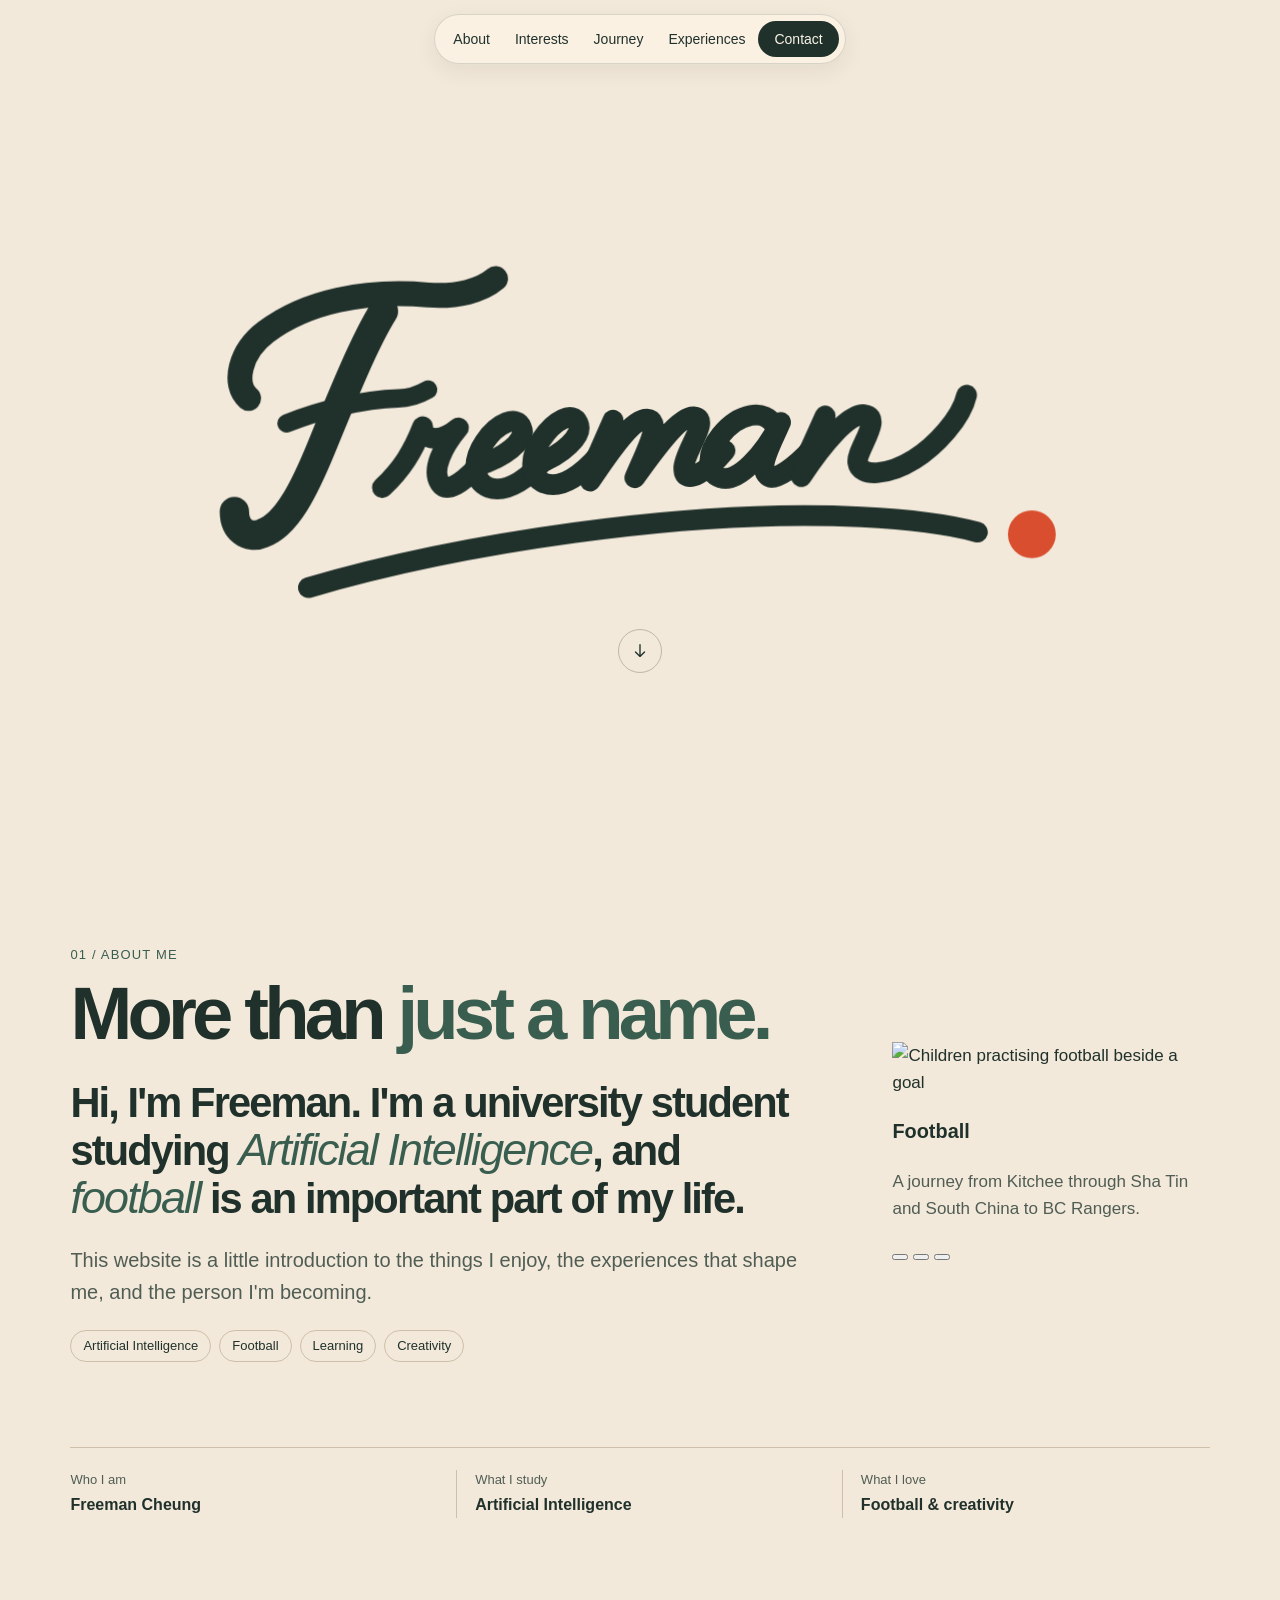
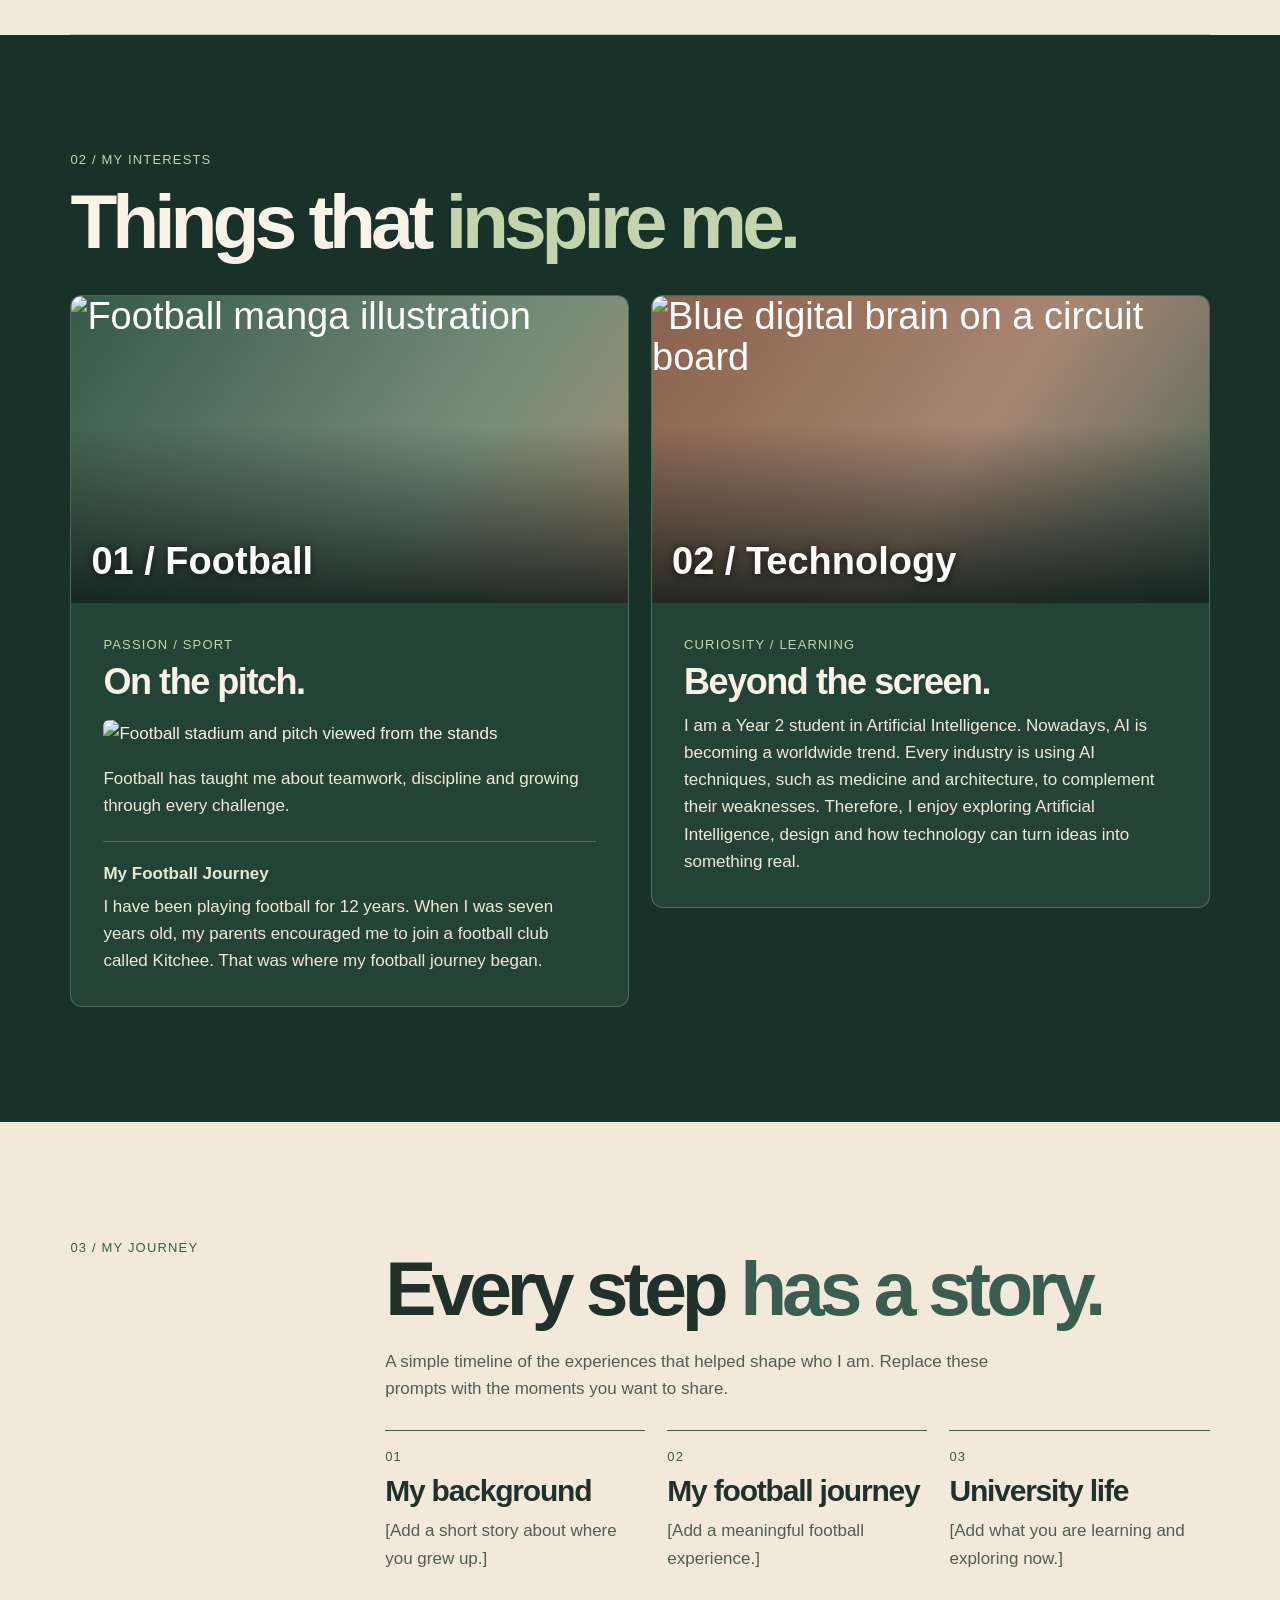
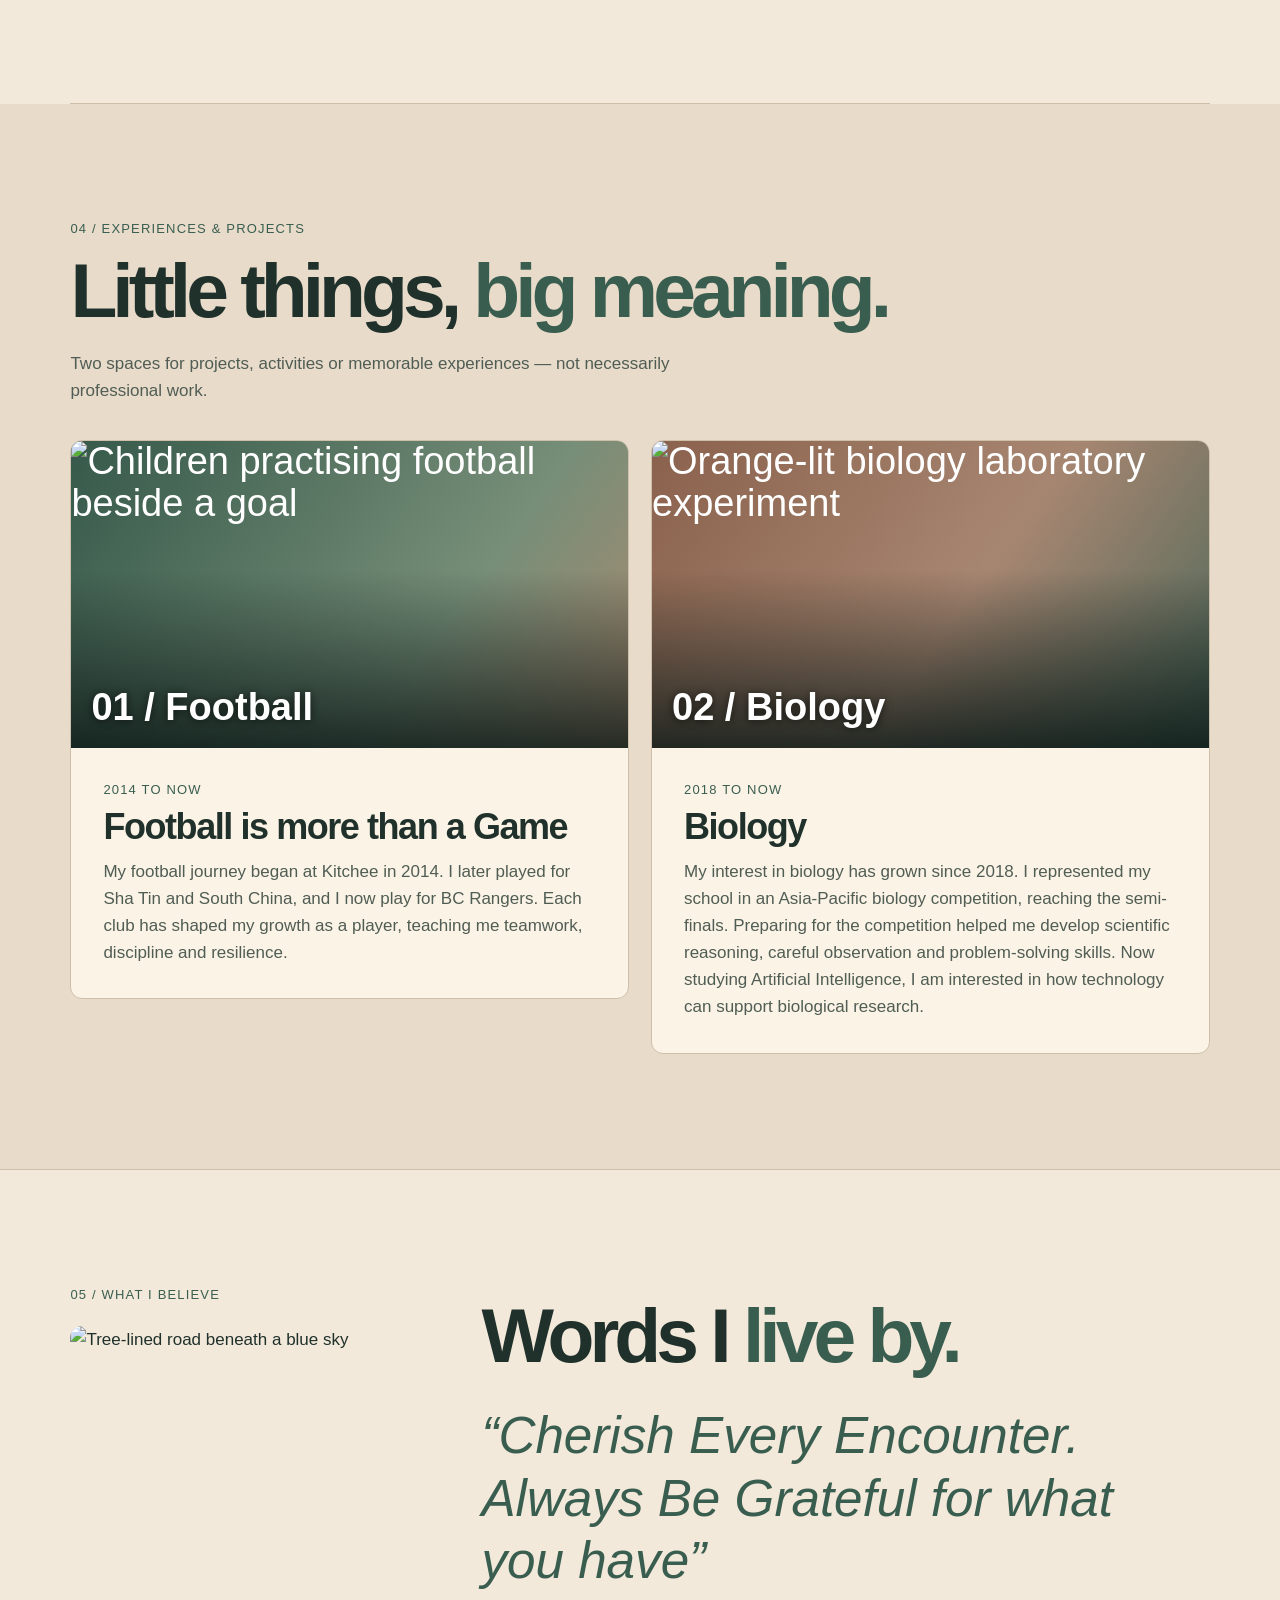
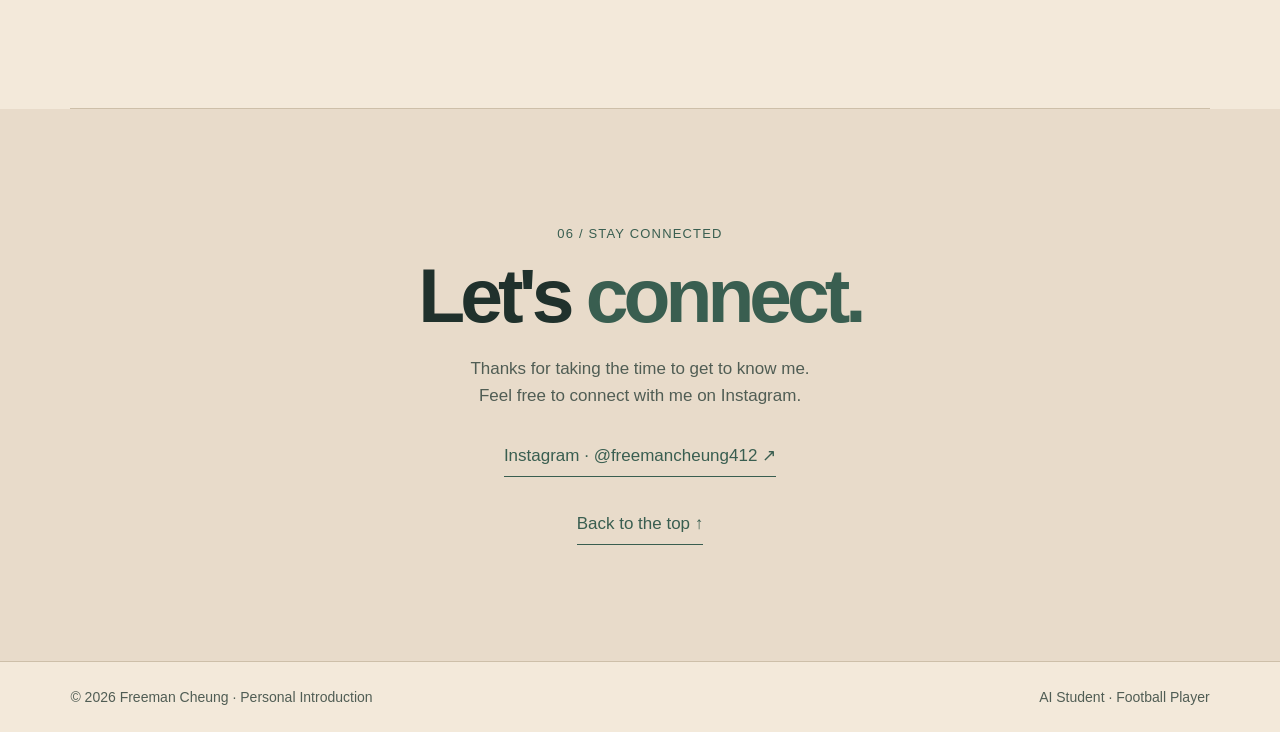
==== desktop/index.html @ 141132ef "Update desktop website with latest saved template" ====
<!doctype html>
<html lang="en">
<head>
  <meta charset="utf-8">
  <meta name="viewport" content="width=device-width, initial-scale=1">
  <meta name="theme-color" content="#f3e9da">
  <meta name="description" content="Meet Freeman Cheung, an artificial intelligence student and football player.">
  <title>Freeman Cheung — AI Student &amp; Football Player · Desktop Template</title>
  <link rel="stylesheet" href="../assets/outfit.css">
  <link rel="stylesheet" href="styles.css">
  <link rel="stylesheet" href="../assets/about-stories.css">
  <script src="script.js" defer></script>
  <script src="../assets/about-stories.js" defer></script>
</head>
<body>

<header class="site-header" id="site-header">
  <div class="nav-shell">
    <a class="brand" href="#top" aria-label="Freeman, back to top">
      <svg viewBox="0 0 800 326" aria-hidden="true" focusable="false">
        <use href="#freeman-letters"></use>
        <use href="#freeman-sweep"></use>
        <use href="#freeman-dot"></use>
      </svg>
    </a>
    <button class="menu" id="menu" type="button" aria-controls="links" aria-expanded="false">
      Menu <span aria-hidden="true">+</span>
    </button>
    <nav class="navlinks" id="links" aria-label="Main navigation">
      <a href="#about">About</a>
      <a href="#interests">Interests</a>
      <a href="#journey">Journey</a>
      <a href="#work">Experiences</a>
      <a class="nav-contact" href="#contact">Contact</a>
    </nav>
  </div>
</header>

<main id="top" tabindex="-1">
  <section class="hero" aria-labelledby="hero-title">
    <div class="hero-inner">
      <h1 id="hero-title">
        <span class="sr-only">Freeman.</span>
        <svg class="wordmark" viewBox="0 0 800 326" aria-hidden="true" focusable="false">
          <defs>
            <g id="freeman-letters" class="wordmark-ink">
              <!-- Keep the original strokes and give each letter its own animation target. -->
              <g id="freeman-f">
                <path stroke-width="23" d="M40 129C25 116 32 86 56 68C93 40 147 29 205 34C232 36 254 30 267 19"/>
                <path stroke-width="27" d="M164 49C147 76 127 125 107 174C91 213 75 245 53 253C39 259 27 249 27 233"/>
                <path stroke-width="17" d="M75 152C105 140 144 130 178 129C190 129 198 125 205 121"/>
              </g>
              <path id="freeman-r" stroke-width="19" d="M163 211C181 194 191 178 200 155C201 168 216 170 233 156C218 174 208 195 216 207C224 219 243 200 256 186"/>
              <path id="freeman-e-first" stroke-width="19" d="M250 191C274 184 296 168 291 156C287 144 269 151 257 169C246 185 245 205 261 211C278 217 300 200 313 184"/>
              <path id="freeman-e-second" stroke-width="19" d="M304 190C329 181 348 163 343 152C338 140 321 149 309 167C298 183 298 201 312 207C328 213 347 198 362 181"/>
              <path id="freeman-m" stroke-width="19" d="M357 190L375 149C371 162 359 191 354 205C372 178 392 148 406 148C421 149 405 178 395 202C412 178 436 145 449 146C466 147 440 178 440 193C440 211 463 195 478 177"/>
              <path id="freeman-a" stroke-width="19" d="M524 155C515 137 490 143 474 163C461 179 460 198 474 202C490 207 514 180 529 151C520 172 509 190 516 199C523 208 544 190 558 175"/>
              <path id="freeman-n" stroke-width="19" d="M552 185L570 145C565 162 553 186 548 201C568 171 592 142 606 144C624 146 598 177 600 188C602 202 628 200 652 185C671 173 695 148 700 126"/>
            </g>
            <path id="freeman-sweep" pathLength="1" d="M95 303C231 263 442 230 603 238C646 240 681 244 710 252"
              fill="none" stroke="currentColor" stroke-width="19" stroke-linecap="round"/>
            <circle id="freeman-dot" cx="760" cy="254" r="22" fill="#d94e2e"/>
          </defs>
          <g class="wordmark-ink">
            <use class="wordmark-letter" href="#freeman-f"></use>
            <use class="wordmark-letter" href="#freeman-r"></use>
            <use class="wordmark-letter" href="#freeman-e-first"></use>
            <use class="wordmark-letter" href="#freeman-e-second"></use>
            <use class="wordmark-letter" href="#freeman-m"></use>
            <use class="wordmark-letter" href="#freeman-a"></use>
            <use class="wordmark-letter" href="#freeman-n"></use>
          </g>
          <use class="wordmark-sweep" href="#freeman-sweep"></use>
          <use class="wordmark-dot" href="#freeman-dot"></use>
        </svg>
      </h1>
      <a class="hero-scroll" href="#about" aria-label="Scroll to About">
        <svg width="18" height="18" viewBox="0 0 20 20" fill="none" aria-hidden="true" focusable="false">
          <path d="M10 3v13m-5-5 5 5 5-5" stroke="currentColor" stroke-width="1.5" stroke-linecap="round" stroke-linejoin="round"/>
        </svg>
      </a>
    </div>
  </section>

  <section class="section wrap about" id="about" tabindex="-1">
    <div class="about-grid">
      <div>
        <div class="index">01 / About Me</div>
        <h2>More than <span class="accent">just a name.</span></h2>
        <p class="about-lead">Hi, I'm Freeman. I'm a university student studying <em>Artificial Intelligence</em>, and <em>football</em> is an important part of my life.</p>
        <p class="about-note">This website is a little introduction to the things I enjoy, the experiences that shape me, and the person I'm becoming.</p>
        <div class="chips">
          <span class="chip">Artificial Intelligence</span>
          <span class="chip">Football</span>
          <span class="chip">Learning</span>
          <span class="chip">Creativity</span>
        </div>
      </div>
      <section class="about-stories" aria-label="A few sides of Freeman" aria-roledescription="carousel">
        <div class="story-stage">
          <article class="story-panel story-panel--football" id="about-story-football" role="group" aria-roledescription="slide" aria-label="1 of 3: Football">
            <img src="../assets/football-journey-2014.jpg" alt="Children practising football beside a goal" draggable="false" loading="lazy" decoding="async">
            <h3>Football</h3>
            <p>A journey from Kitchee through Sha Tin and South China to BC Rangers.</p>
          </article>
          <article class="story-panel story-panel--biology" id="about-story-biology" role="group" aria-roledescription="slide" aria-label="2 of 3: Biology" hidden>
            <img src="../assets/biology-experiment.jpg" alt="Orange-lit biology laboratory experiment" draggable="false" loading="lazy" decoding="async">
            <h3>Biology</h3>
            <p>Represented my school in an Asia-Pacific biology competition and reached the semi-finals.</p>
          </article>
          <article class="story-panel story-panel--life" id="about-story-life" role="group" aria-roledescription="slide" aria-label="3 of 3: Everyday life" hidden>
            <img src="../assets/values-street.jpg" alt="Tree-lined road beneath a blue sky" draggable="false" loading="lazy" decoding="async">
            <h3>Everyday life</h3>
            <p>Cherish every encounter. Stay grateful for the people and experiences along the way.</p>
          </article>
        </div>
        <div class="story-pagination" role="group" aria-label="Choose a story">
          <button type="button" aria-label="Show Football" aria-controls="about-story-football" aria-pressed="true" data-story-index="0"></button>
          <button type="button" aria-label="Show Biology" aria-controls="about-story-biology" aria-pressed="false" data-story-index="1"></button>
          <button type="button" aria-label="Show Everyday life" aria-controls="about-story-life" aria-pressed="false" data-story-index="2"></button>
        </div>
        <span class="sr-only" aria-live="polite" aria-atomic="true" data-story-status></span>
      </section>
    </div>
    <div class="strip">
      <div><small>Who I am</small><strong>Freeman Cheung</strong></div>
      <div><small>What I study</small><strong>Artificial Intelligence</strong></div>
      <div><small>What I love</small><strong>Football &amp; creativity</strong></div>
    </div>
  </section>

<section class="section interests" id="interests" tabindex="-1"><div class="wrap"><div class="index">02 / My Interests</div><h2>Things that <span class="accent">inspire me.</span></h2><div class="cards"><article class="card"><div class="art football-art"><img alt="Football manga illustration" loading="lazy" decoding="async" src="../assets/football-manga.jpg"/><span>01 / Football</span></div><div class="cardbody"><div class="meta">Passion / Sport</div><h3>On the pitch.</h3><img alt="Football stadium and pitch viewed from the stands" loading="lazy" decoding="async" class="football-photo" src="../assets/football-stadium.jpg"/><p>Football has taught me about teamwork, discipline and growing through every challenge.</p><div class="football-story"><div class="football-story-title">My Football Journey</div><p>I have been playing football for 12 years. When I was seven years old, my parents encouraged me to join a football club called Kitchee. That was where my football journey began.</p></div></div></article><article class="card"><div class="art second technology-preview-art"><img alt="Blue digital brain on a circuit board" loading="lazy" decoding="async" src="../assets/technology-brain.jpg"/><span>02 / Technology</span></div><div class="cardbody"><div class="meta">Curiosity / Learning</div><h3>Beyond the screen.</h3><p>I am a Year 2 student in Artificial Intelligence. Nowadays, AI is becoming a worldwide trend. Every industry is using AI techniques, such as medicine and architecture, to complement their weaknesses. Therefore, I enjoy exploring Artificial Intelligence, design and how technology can turn ideas into something real.</p></div></article></div></div></section>
<section class="section wrap" id="journey" tabindex="-1"><div class="section-head"><div class="index">03 / My Journey</div><div><h2>Every step <span class="accent">has a story.</span></h2><p>A simple timeline of the experiences that helped shape who I am. Replace these prompts with the moments you want to share.</p><div class="timeline"><article><div class="meta">01</div><h3>My background</h3><p>[Add a short story about where you grew up.]</p></article><article><div class="meta">02</div><h3>My football journey</h3><p>[Add a meaningful football experience.]</p></article><article><div class="meta">03</div><h3>University life</h3><p>[Add what you are learning and exploring now.]</p></article></div></div></div></section>
<section class="section alt" id="work" tabindex="-1"><div class="wrap"><div class="index">04 / Experiences &amp; Projects</div><h2>Little things, <span class="accent">big meaning.</span></h2><p>Two spaces for projects, activities or memorable experiences — not necessarily professional work.</p><div class="cards"><article class="card"><div class="art football-art"><img alt="Children practising football beside a goal" loading="lazy" decoding="async" src="../assets/football-journey-2014.jpg"/><span>01 / Football</span></div><div class="cardbody"><div class="meta">2014 to Now</div><h3>Football is more than a Game</h3><p>My football journey began at Kitchee in 2014. I later played for Sha Tin and South China, and I now play for BC Rangers. Each club has shaped my growth as a player, teaching me teamwork, discipline and resilience.</p></div></article><article class="card"><div class="art second biology-art"><img alt="Orange-lit biology laboratory experiment" loading="lazy" decoding="async" src="../assets/biology-experiment.jpg"/><span>02 / Biology</span></div><div class="cardbody"><div class="meta">2018 To Now</div><h3>Biology</h3><p>My interest in biology has grown since 2018. I represented my school in an Asia-Pacific biology competition, reaching the semi-finals. Preparing for the competition helped me develop scientific reasoning, careful observation and problem-solving skills. Now studying Artificial Intelligence, I am interested in how technology can support biological research.</p></div></article></div></div></section>
<section class="section wrap" id="values" tabindex="-1"><div class="section-head"><div class="values-left"><div class="index">05 / What I Believe</div><img class="values-photo" src="../assets/values-street.jpg" alt="Tree-lined road beneath a blue sky" loading="lazy" decoding="async"/></div><div><h2>Words I <span class="accent">live by.</span></h2><blockquote class="quote">“Cherish Every Encounter.<br/>Always Be Grateful for what you have”</blockquote></div></div></section>
<section class="section contact alt" id="contact" tabindex="-1"><div class="wrap"><div class="index">06 / Stay Connected</div><h2>Let's <span class="accent">connect.</span></h2><p>Thanks for taking the time to get to know me.<br/>Feel free to connect with me on Instagram.</p><p><a aria-label="Freeman on Instagram, freemancheung412" class="textlink" href="https://www.instagram.com/freemancheung412/" rel="noopener noreferrer" target="_blank">Instagram · @freemancheung412 ↗</a></p><a class="textlink" href="#top">Back to the top ↑</a></div></section></main>
<footer class="wrap footer"><span>© 2026 Freeman Cheung · Personal Introduction</span><span>AI Student · Football Player</span></footer>




</body>
</html>
---- desktop/styles.css ----
:root {
  color-scheme: light;
  --paper: #f3e9da;
  --ink: #20312c;
  --green: #395e50;
  --muted: #505d54;
  --line: #cdbfa9;
  --soft: #e8dbca;
  --cream: #fbf3e6;
  --orange: #d94e2e;
  --font: "Outfit", Arial, Helvetica, sans-serif;
  --gutter: clamp(18px, 5.5vw, 82px);
  --anchor-offset: 88px;
}
* { box-sizing: border-box; }
html { scroll-behavior: smooth; }
body { margin: 0; background: var(--paper); color: var(--ink); font: 17px/1.6 var(--font); }
button, a { font: inherit; }
a { color: inherit; text-decoration: none; }
button { cursor: pointer; }
:focus-visible { outline: 2px solid #a73821; outline-offset: 5px; }
.wrap { width: min(1200px, calc(100% - 2 * var(--gutter))); margin-inline: auto; }
.sr-only {
  position: absolute; width: 1px; height: 1px; padding: 0; margin: -1px;
  overflow: hidden; clip-path: inset(50%); white-space: nowrap; border: 0;
}
section[id] { scroll-margin-top: var(--anchor-offset); }

.site-header {
  position: fixed;
  z-index: 10;
  inset: max(14px, env(safe-area-inset-top)) 0 auto;
  display: flex;
  justify-content: center;
  padding-inline: 12px;
  pointer-events: none;
  transition: transform .24s ease, opacity .2s ease;
}
.nav-shell {
  position: relative;
  display: flex;
  align-items: center;
  gap: 12px;
  max-width: 100%;
  padding: 6px;
  border: 1px solid #20312c29;
  border-radius: 999px;
  background: #fbf3e6;
  box-shadow: 0 7px 22px #20312c12;
  pointer-events: auto;
}
@supports (backdrop-filter: blur(14px)) or (-webkit-backdrop-filter: blur(14px)) {
  .nav-shell {
    background: #fbf3e6d9;
    backdrop-filter: blur(14px) saturate(125%);
    -webkit-backdrop-filter: blur(14px) saturate(125%);
  }
}
.site-header.is-hidden { transform: translateY(-125%); opacity: 0; }
.site-header.is-hidden .nav-shell { pointer-events: none; }
.site-header.is-hidden:has(:focus-visible),
.site-header.is-hidden.menu-open { transform: none; opacity: 1; }
.site-header.is-hidden:has(:focus-visible) .nav-shell,
.site-header.is-hidden.menu-open .nav-shell { pointer-events: auto; }
.brand { display: none; border-radius: 999px; }
.brand svg { display: block; width: 80px; height: auto; }
.has-brand .brand { display: block; margin: 0 0 0 10px; }
.navlinks { display: flex; align-items: center; gap: 1px; }
.navlinks a {
  display: block; border-radius: 999px; padding: 9px 12px;
  font-size: 14px; line-height: 1.3; white-space: nowrap;
}
.navlinks a:hover { background: #20312c0e; }
.navlinks .nav-contact {
  background: var(--ink);
  color: var(--cream);
  padding-inline: 16px;
  transition: transform 160ms cubic-bezier(.23, 1, .32, 1);
  -webkit-tap-highlight-color: transparent;
}
@media (hover: hover) and (pointer: fine) {
  .navlinks .nav-contact:hover {
    background: var(--green);
    transform: translateY(-1px);
  }
}
.navlinks .nav-contact:active {
  transform: scale(.97);
  transition-duration: 100ms;
}
.navlinks .nav-contact:focus-visible {
  transform: none;
  transition: none;
}
.menu { display: none; }

.hero {
  display: grid;
  place-items: center;
  min-height: 95vh;
  min-height: 95svh;
  padding: 104px var(--gutter) 28px;
  text-align: center;
}
.hero-inner { display: grid; justify-items: center; width: 100%; }
.hero h1 { margin: 0; line-height: 1; }
.wordmark { display: block; width: min(68vw, 1110px); height: auto; overflow: visible; }
.wordmark-ink { fill: none; stroke: currentColor; stroke-linecap: round; stroke-linejoin: round; }
.wordmark-letter {
  animation: letter-entry 450ms cubic-bezier(.2,.75,.25,1) both;
  animation-delay: calc(var(--letter-index, 0) * 65ms);
}
.wordmark-letter:nth-child(2) { --letter-index: 1; }
.wordmark-letter:nth-child(3) { --letter-index: 2; }
.wordmark-letter:nth-child(4) { --letter-index: 3; }
.wordmark-letter:nth-child(5) { --letter-index: 4; }
.wordmark-letter:nth-child(6) { --letter-index: 5; }
.wordmark-letter:nth-child(7) { --letter-index: 6; }
.wordmark-sweep {
  stroke-dasharray: 1; stroke-dashoffset: 0;
  animation: draw-sweep 560ms 840ms cubic-bezier(.33,.65,.27,1) both;
}
.wordmark-dot { transform-box: fill-box; transform-origin: center; animation: dot-entry 400ms 1400ms ease-out both; }
.hero-role { margin: clamp(20px, 3.6vw, 44px) 0 0; color: var(--muted); font-size: clamp(15px, 1.8vw, 22px); }
.hero-scroll {
  display: grid; place-items: center; width: 44px; height: 44px;
  margin-top: 16px; border: 1px solid #20312c43; border-radius: 50%;
  transition: background-color .2s ease, color .2s ease;
}
.hero-scroll:hover { background: var(--ink); color: var(--paper); }
@keyframes letter-entry { from { opacity: 0; transform: translateY(12px); } }
@keyframes draw-sweep { from { stroke-dashoffset: 1; } }
@keyframes dot-entry {
  from { opacity: 0; transform: translateY(7px) scale(.35); }
  62% { opacity: 1; transform: translateY(-4px) scale(1.15); }
  to { opacity: 1; transform: none; }
}

.section { padding-block: clamp(65px, 9vw, 132px); border-bottom: 1px solid var(--line); }
.section-head { display: grid; grid-template-columns: minmax(0, 1fr) minmax(0, 3fr); gap: 40px; }
.index, .meta { color: var(--green); font-size: 13px; letter-spacing: .09em; text-transform: uppercase; }
.section h2 {
  margin: 12px 0 22px; font-size: clamp(40px, 6vw, 82px);
  font-weight: 650; line-height: .99; letter-spacing: -.065em;
  text-wrap: balance;
}
.section p { margin: 0 0 16px; max-width: 68ch; color: var(--muted); }
.accent { color: var(--green); }
.about { padding-top: clamp(44px, 7vw, 98px); }
.about-grid { display: grid; grid-template-columns: minmax(0, 2.35fr) minmax(0, 1fr); gap: clamp(22px, 6vw, 96px); align-items: center; }
.about h2 { font-size: clamp(38px, 5.8vw, 77px); }
.about .about-lead {
  margin: 28px 0 20px; color: var(--ink); font-size: clamp(24px, 3.25vw, 46px);
  font-weight: 600; letter-spacing: -.045em; line-height: 1.16;
}
.about-lead em { font: italic 400 1.08em/1 var(--font); color: var(--green); }
.about .about-note { margin-bottom: 0; font-size: clamp(16px, 1.7vw, 20px); }
.chips { display: flex; flex-wrap: wrap; gap: 8px; margin-top: 22px; }
.chip { border: 1px solid var(--line); border-radius: 999px; padding: 5px 12px; font-size: 13px; }
.strip {
  display: grid; grid-template-columns: repeat(3, minmax(0, 1fr)); gap: 18px;
  border-top: 1px solid var(--line); padding-top: 22px; margin-top: clamp(38px, 7vw, 85px);
}
.strip small { display: block; color: var(--muted); font-size: 13px; }
.strip strong { font-size: 16px; }
.strip div + div { border-left: 1px solid var(--line); padding-left: 18px; }

.alt { background: var(--soft); }
.interests { background: #18322a; color: var(--cream); border-bottom: 0; }
.interests .index, .interests .accent, .interests .meta { color: #c4d4ad; }
.interests .card { background: #244337; border-color: #ffffff32; }
.interests .card p { color: #f2e8d8; }
.interests .football-story { border-color: #ffffff36; }
.interests .football-story-title { color: #e5ebd0; }
.cards { display: grid; grid-template-columns: repeat(2, minmax(0, 1fr)); align-items: start; gap: 22px; margin-top: 36px; }
.card { min-width: 0; background: var(--cream); border: 1px solid var(--line); border-radius: 12px; overflow: hidden; }
.art {
  height: clamp(180px, 24vw, 310px); display: flex; align-items: flex-end;
  padding: 20px; font-size: clamp(22px, 3vw, 38px); line-height: 1.1; color: #fff;
  background: linear-gradient(125deg, #36594a, #768e78 65%, #aa8a70);
}
.art.second { background: linear-gradient(125deg, #8a614c, #a78671 55%, #4d6859); }
.football-art, .technology-preview-art, .biology-art { position: relative; isolation: isolate; overflow: hidden; }
.art img { position: absolute; inset: 0; width: 100%; height: 100%; object-fit: cover; z-index: -2; }
.football-art img { object-position: center 72%; }
.biology-art img { object-position: center 30%; }
.football-art::after, .technology-preview-art::after, .biology-art::after {
  content: ""; position: absolute; inset: 0; z-index: -1;
  background: linear-gradient(0deg, #0a1715d4, transparent 58%);
}
.art span { font-weight: 600; text-shadow: 0 1px 8px #000a; }
.cardbody { padding: clamp(18px, 3vw, 32px); }
.card h3, .timeline h3 { margin: 6px 0 10px; font-size: clamp(23px, 3vw, 36px); line-height: 1.12; letter-spacing: -.04em; }
.card p { margin: 0; }
.cardbody p + p { margin-top: 16px; }
.football-photo { display: block; width: 100%; height: auto; margin: 18px 0; border-radius: 6px; }
.football-story { border-top: 1px solid var(--line); margin-top: 22px; padding-top: 18px; }
.football-story-title { font-weight: 600; margin-bottom: 5px; }
.timeline { display: grid; grid-template-columns: repeat(3, minmax(0, 1fr)); gap: 22px; margin-top: 28px; }
.timeline article { border-top: 1px solid var(--green); padding-top: 16px; }
.timeline h3 { font-size: clamp(21px, 2.5vw, 30px); }
@media (min-width: 701px) {
  #values .section-head {
    grid-template-columns: minmax(0, 1.35fr) minmax(0, 2.65fr);
  }
}
.values-photo {
  display: block;
  width: 100%;
  height: auto;
  margin: 20px 0;
  border-radius: 12px;
}
.quote { margin: 32px 0 0; color: var(--green); font: italic clamp(29px, 4vw, 52px)/1.22 var(--font); }
.contact { text-align: center; }
.contact p { margin-inline: auto; }
.textlink { display: inline-block; border-bottom: 1px solid currentColor; padding: 7px 0; margin-top: 10px; color: var(--green); }
.textlink:hover { color: #a73821; }
.footer { display: flex; justify-content: space-between; gap: 12px 20px; flex-wrap: wrap; padding: 24px 0; font-size: 14px; color: var(--muted); }

@media (max-width: 700px) {
  .nav-shell { width: min(420px, 100%); justify-content: space-between; }
  .brand, .has-brand .brand { display: block; margin-left: 10px; }
  .menu {
    display: inline-flex; align-items: center; gap: 8px; min-height: 44px;
    border: 0; border-radius: 999px; padding: 8px 14px;
    background: var(--ink); color: var(--cream); font-size: 14px;
  }
  .navlinks {
    display: none; position: absolute; inset: calc(100% + 8px) 0 auto;
    max-height: calc(100vh - 96px); max-height: calc(100dvh - 96px); overflow-y: auto;
    flex-direction: column; align-items: stretch; gap: 3px; padding: 8px;
    border: 1px solid #20312c29; border-radius: 20px; background: var(--cream);
    box-shadow: 0 10px 24px #20312c20;
  }
  .menu-open .navlinks { display: flex; }
  .navlinks a { padding: 13px 15px; font-size: 16px; }
  .navlinks a:focus-visible { outline-offset: -3px; }
  .wordmark { width: min(88vw, 545px); }
  .section-head, .about-grid, .cards { grid-template-columns: minmax(0, 1fr); }
  .section-head { gap: 6px; }
  .about-grid { gap: 30px; }
  .timeline { grid-template-columns: minmax(0, 1fr); }
  .strip { gap: 9px; }
  .strip div + div { padding-left: 9px; }
  .strip strong { font-size: 14px; overflow-wrap: anywhere; }
}
@media (max-height: 450px) and (orientation: landscape) {
  .hero { padding-top: 76px; }
  .wordmark { width: min(60vw, 480px); }
  .hero-role, .hero-scroll { margin-top: 12px; }
}
@media (prefers-reduced-motion: reduce) {
  .navlinks .nav-contact,
  .navlinks .nav-contact:is(:hover, :active) {
    transform: none;
    transition: none;
  }
  html { scroll-behavior: auto; }
  .wordmark-letter, .wordmark-sweep, .wordmark-dot { animation: none; }
  .site-header, .hero-scroll { transition: none; }
}
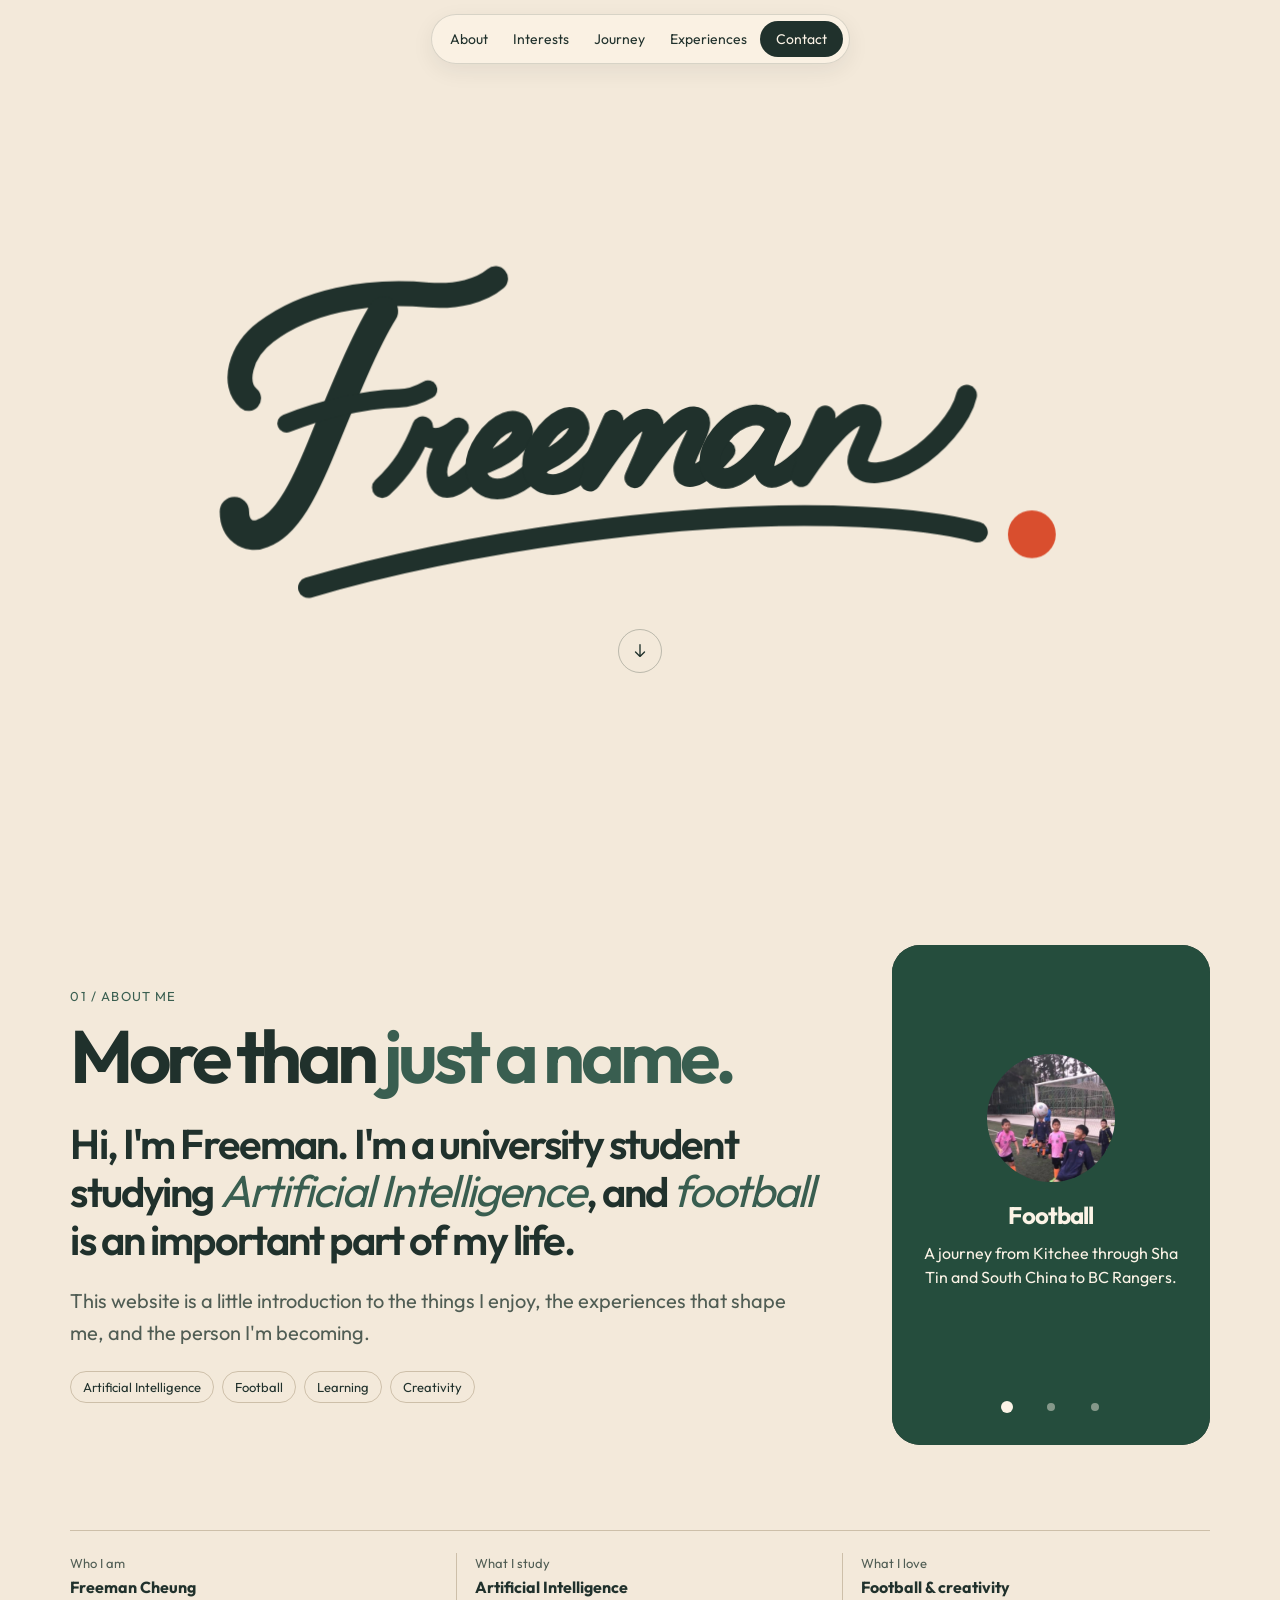
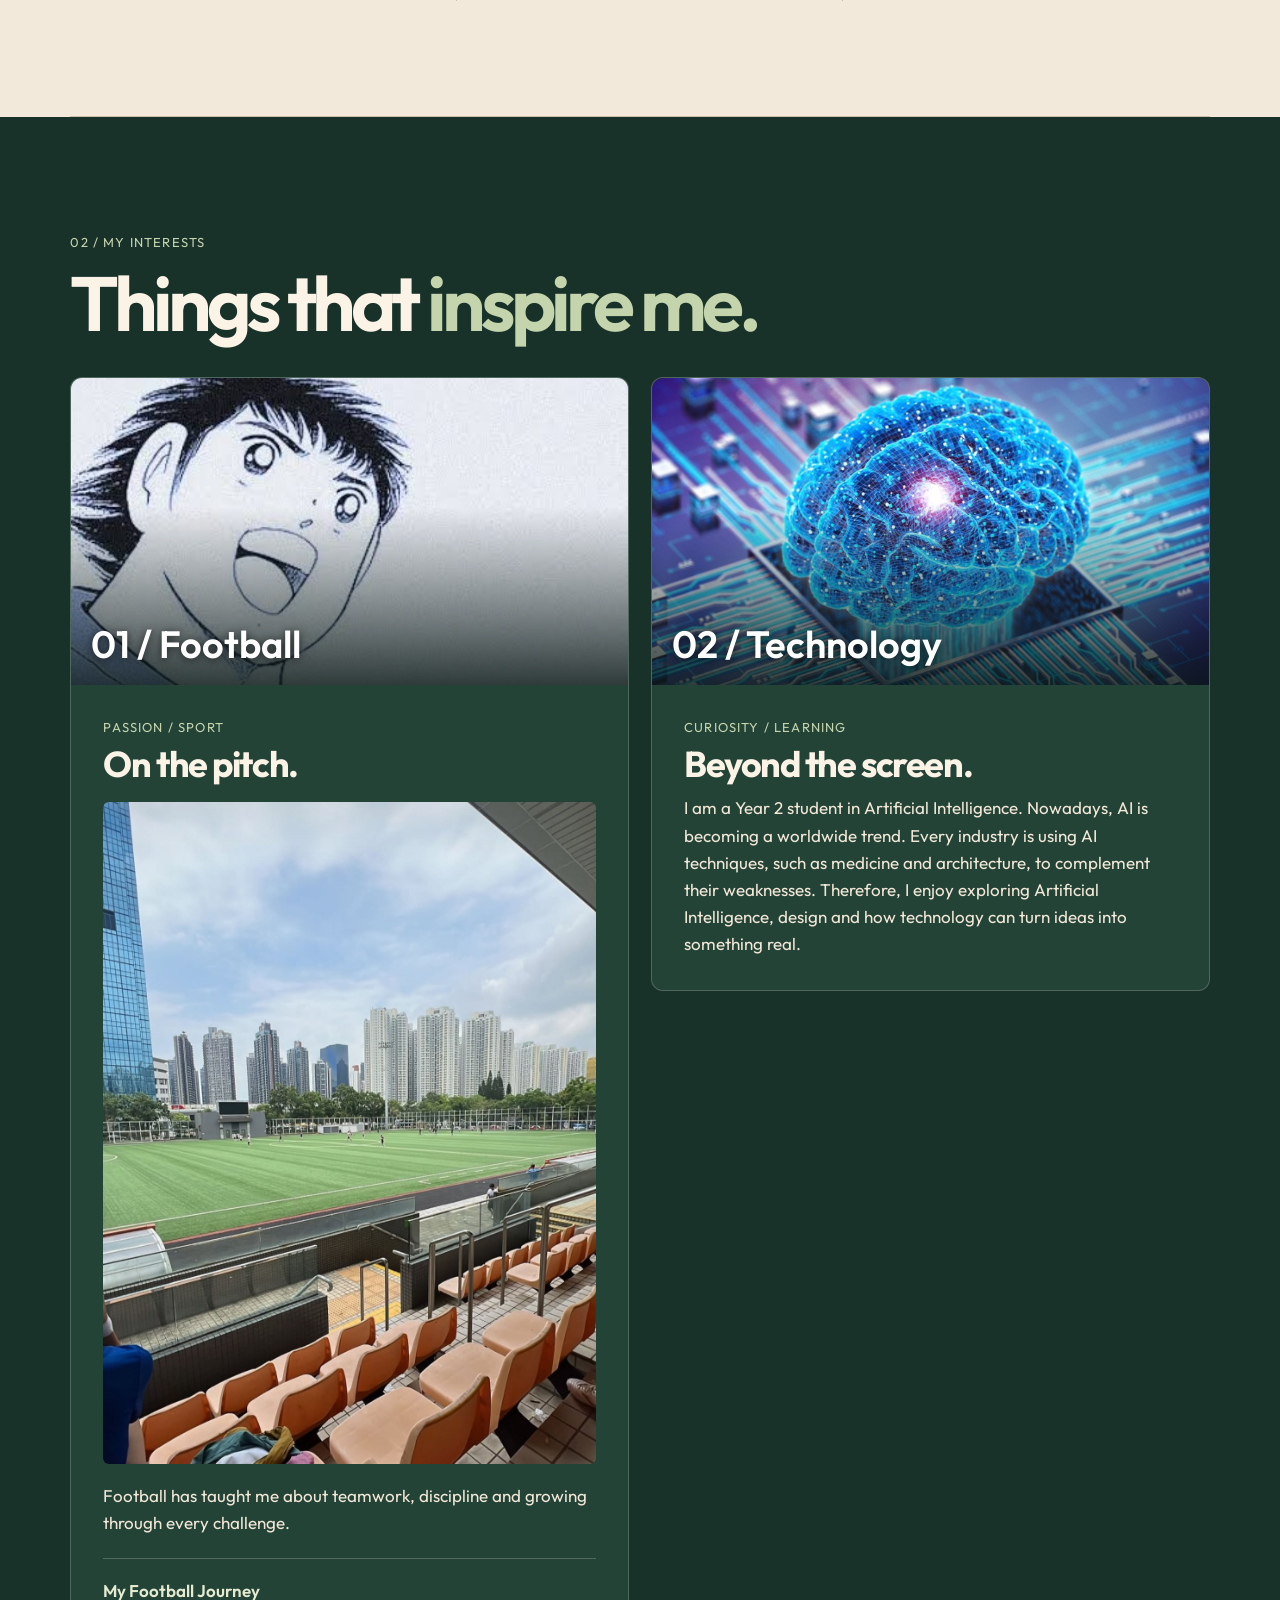
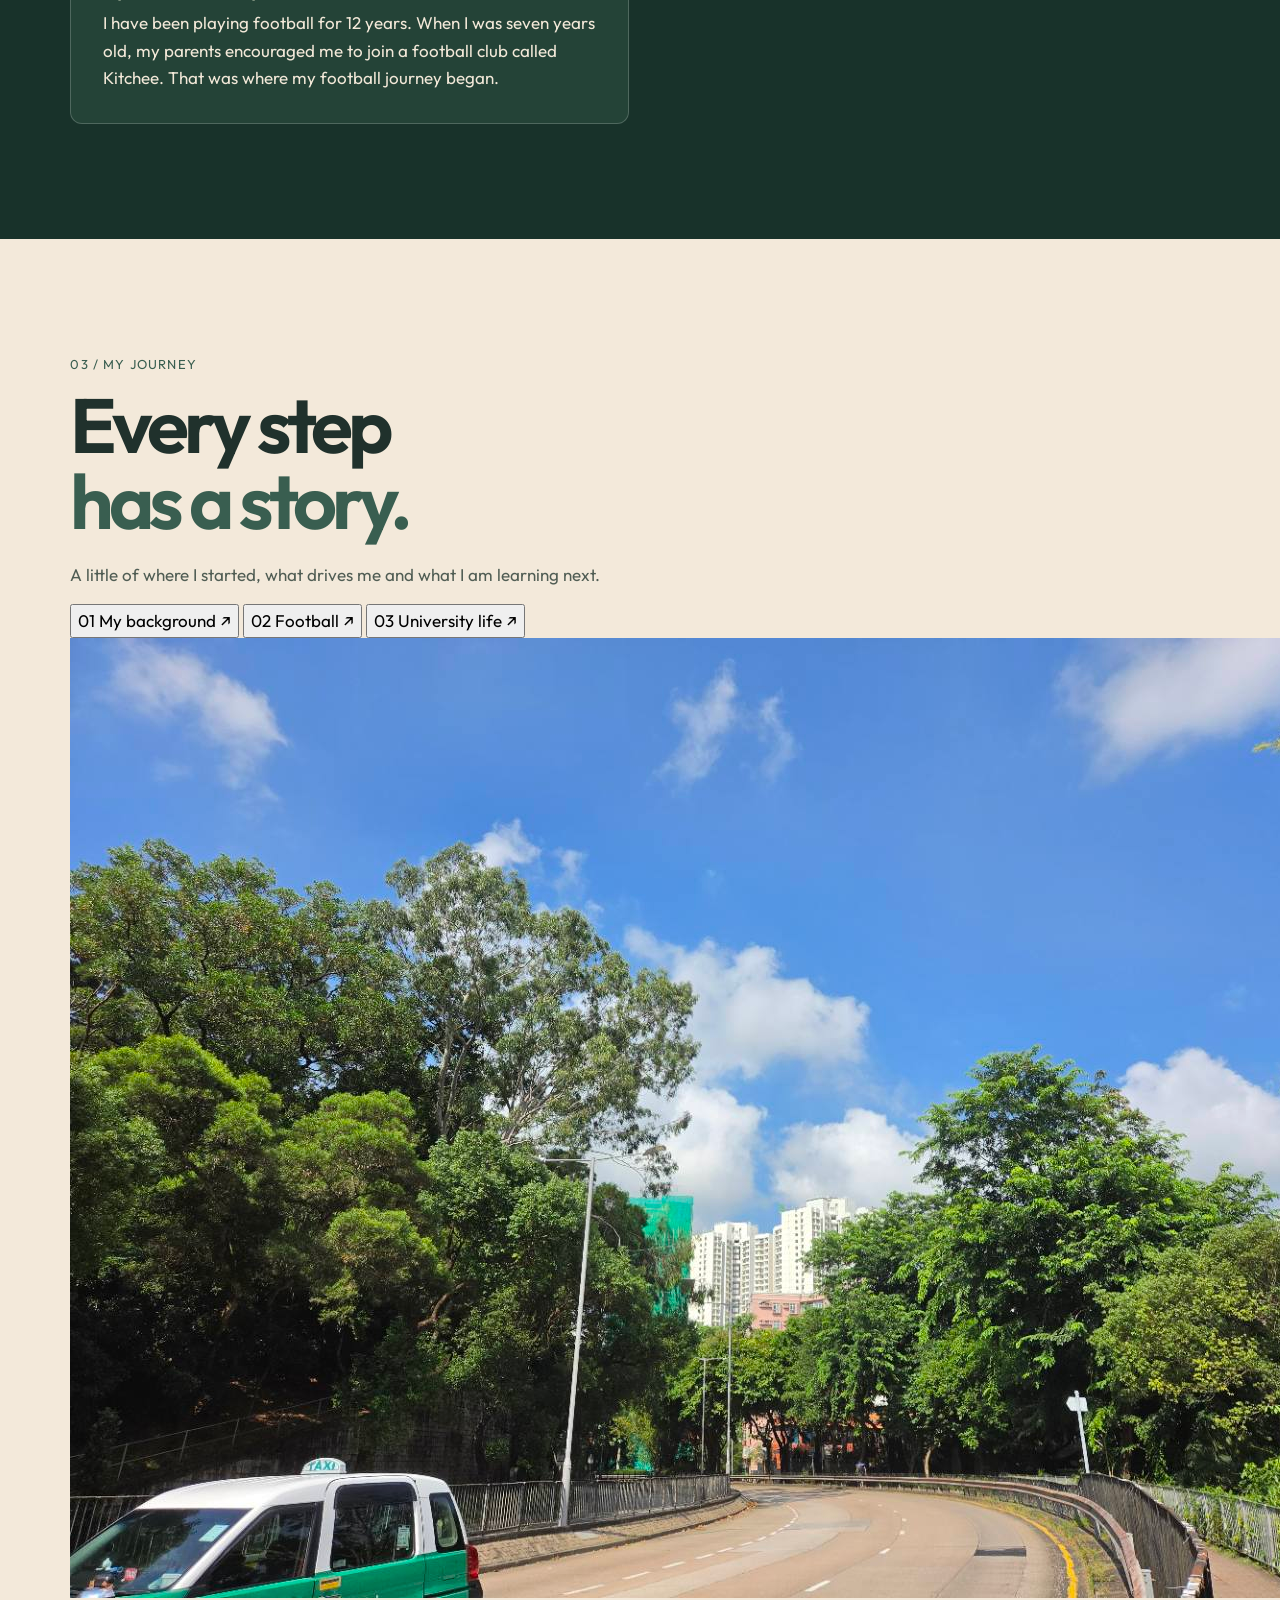
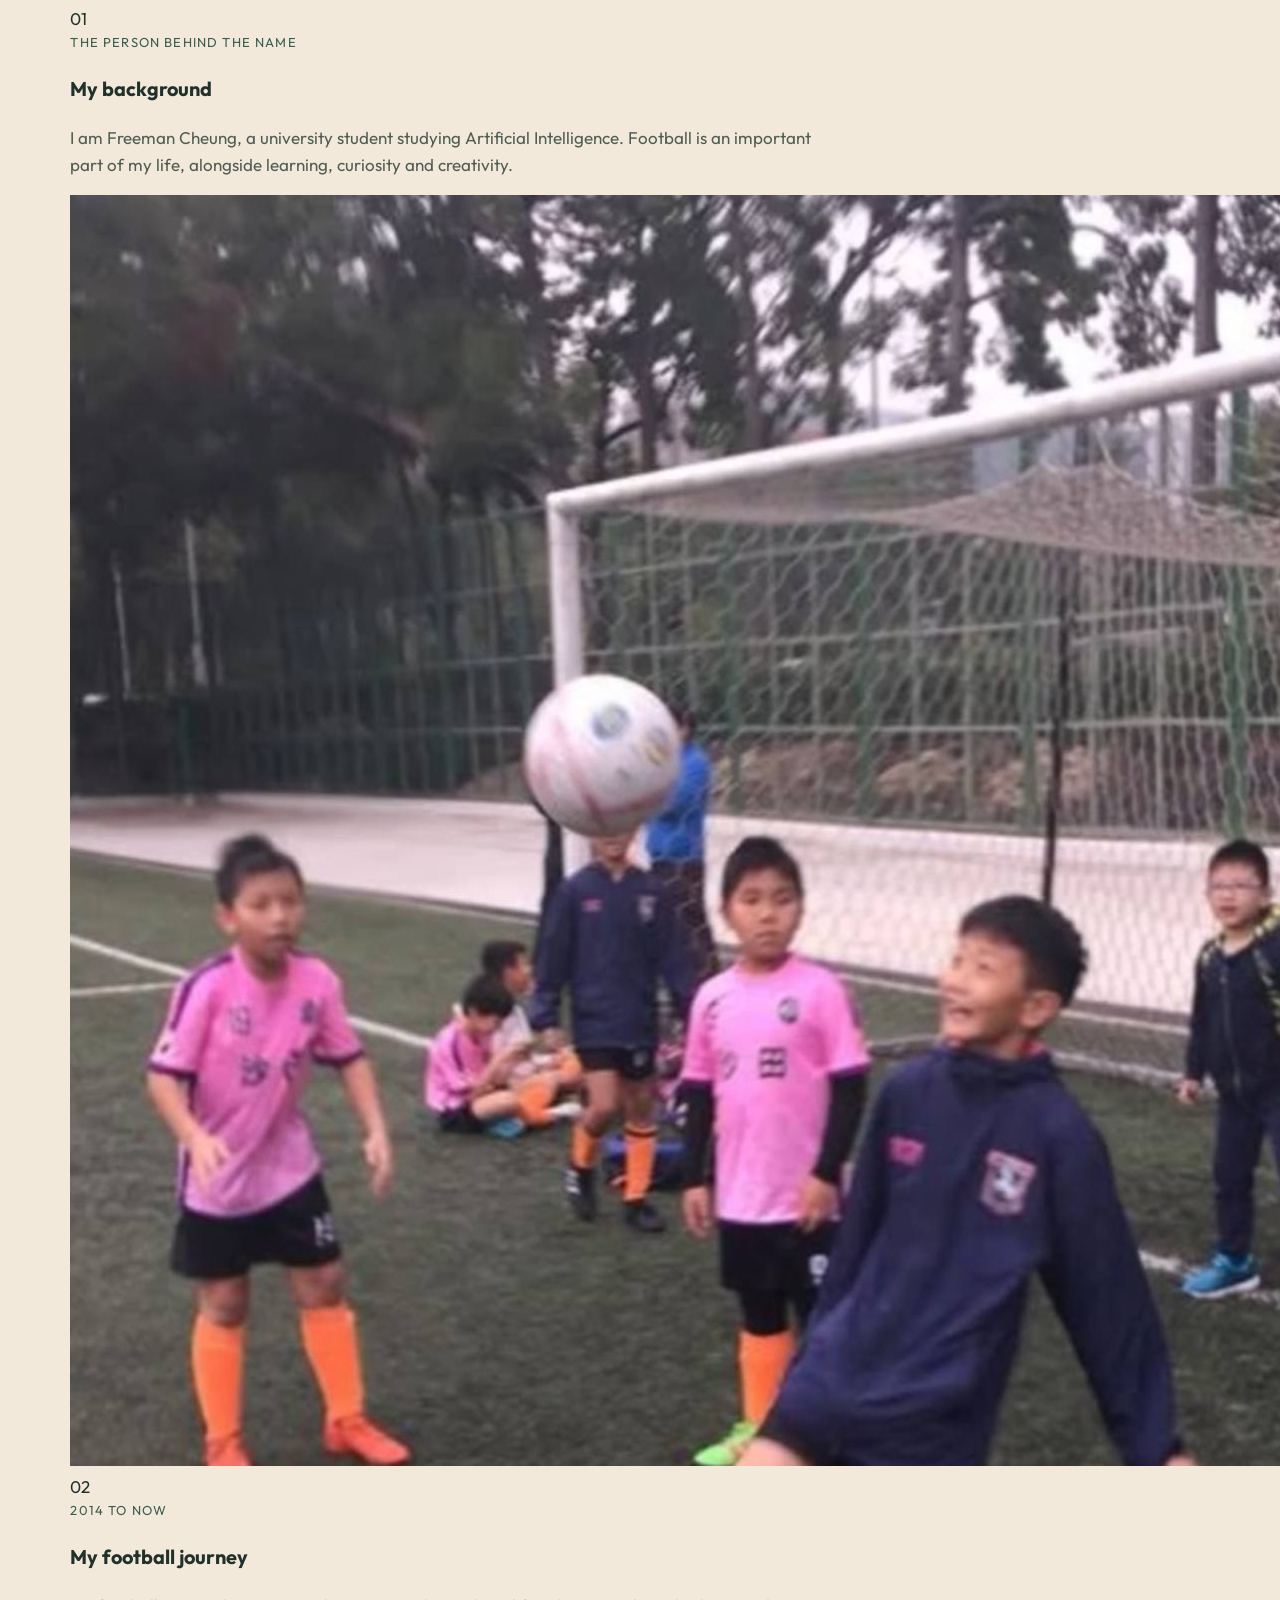
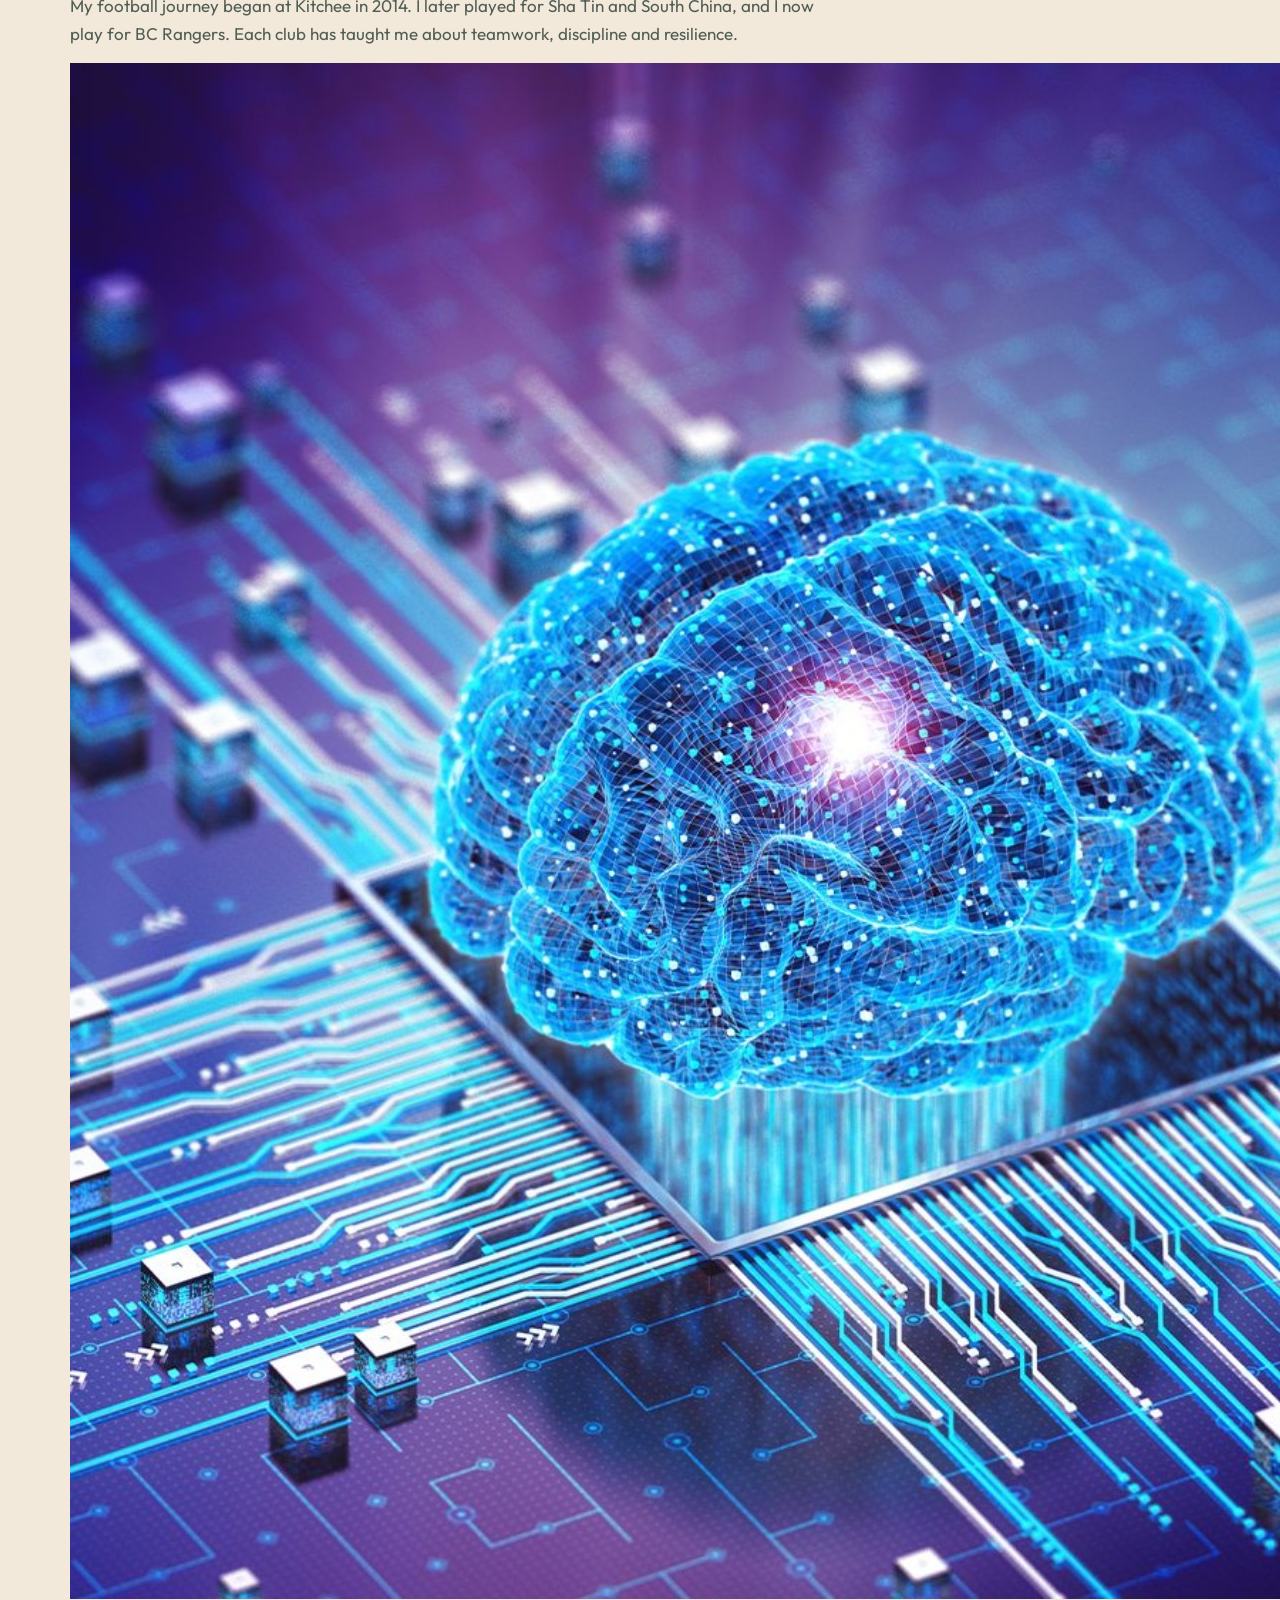
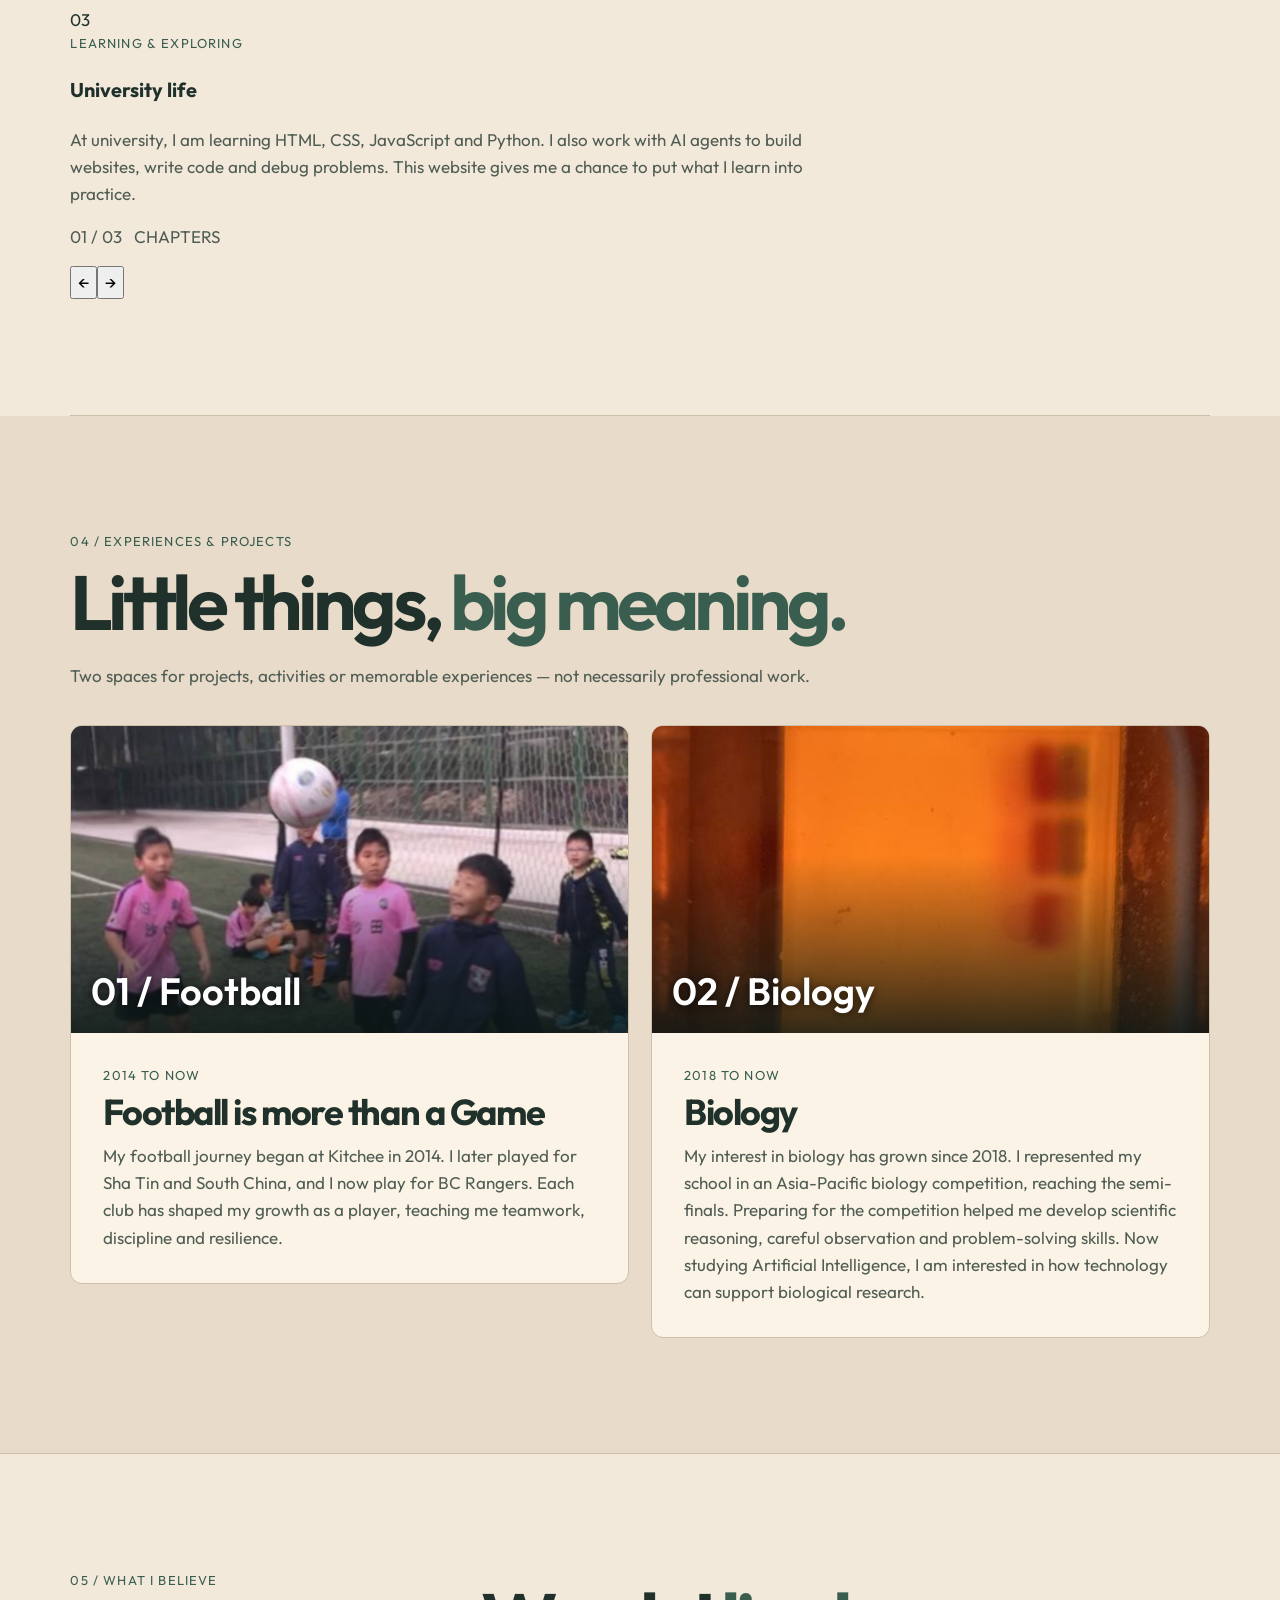
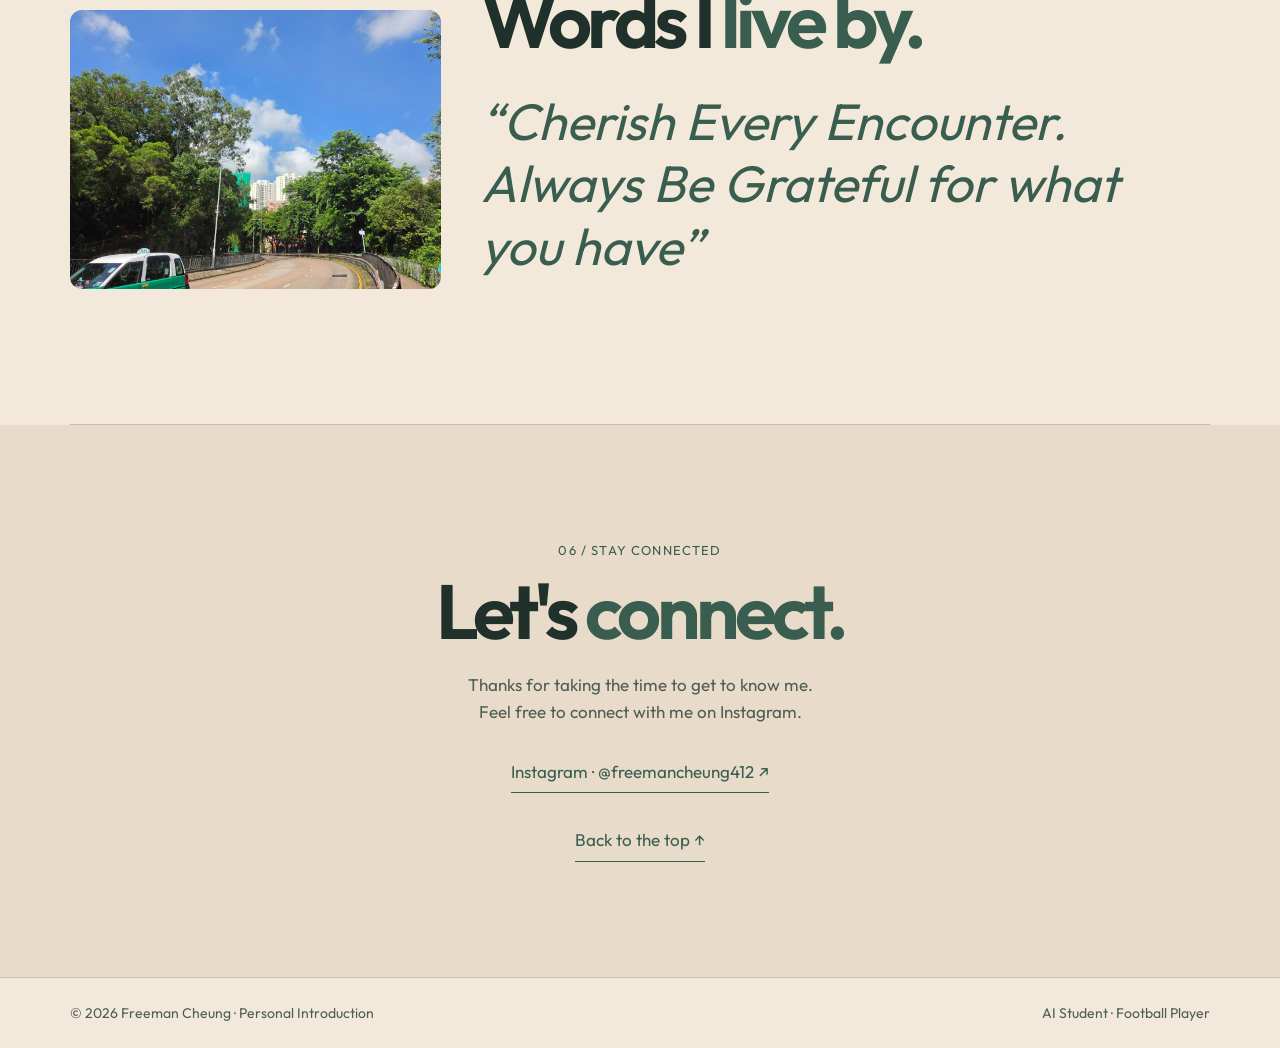
==== commit 04ce3bb5: "Update desktop Journey card stack and learning story" ====
--- a/desktop/index.html
+++ b/desktop/index.html
@@ -9,8 +9,10 @@
   <link rel="stylesheet" href="../assets/outfit.css">
   <link rel="stylesheet" href="styles.css">
   <link rel="stylesheet" href="../assets/about-stories.css">
+  <link rel="stylesheet" href="../assets/journey-cards.css">
   <script src="script.js" defer></script>
   <script src="../assets/about-stories.js" defer></script>
+  <script src="../assets/journey-cards.js" defer></script>
 </head>
 <body>
 
@@ -130,7 +132,38 @@
   </section>
 
 <section class="section interests" id="interests" tabindex="-1"><div class="wrap"><div class="index">02 / My Interests</div><h2>Things that <span class="accent">inspire me.</span></h2><div class="cards"><article class="card"><div class="art football-art"><img alt="Football manga illustration" loading="lazy" decoding="async" src="../assets/football-manga.jpg"/><span>01 / Football</span></div><div class="cardbody"><div class="meta">Passion / Sport</div><h3>On the pitch.</h3><img alt="Football stadium and pitch viewed from the stands" loading="lazy" decoding="async" class="football-photo" src="../assets/football-stadium.jpg"/><p>Football has taught me about teamwork, discipline and growing through every challenge.</p><div class="football-story"><div class="football-story-title">My Football Journey</div><p>I have been playing football for 12 years. When I was seven years old, my parents encouraged me to join a football club called Kitchee. That was where my football journey began.</p></div></div></article><article class="card"><div class="art second technology-preview-art"><img alt="Blue digital brain on a circuit board" loading="lazy" decoding="async" src="../assets/technology-brain.jpg"/><span>02 / Technology</span></div><div class="cardbody"><div class="meta">Curiosity / Learning</div><h3>Beyond the screen.</h3><p>I am a Year 2 student in Artificial Intelligence. Nowadays, AI is becoming a worldwide trend. Every industry is using AI techniques, such as medicine and architecture, to complement their weaknesses. Therefore, I enjoy exploring Artificial Intelligence, design and how technology can turn ideas into something real.</p></div></article></div></div></section>
-<section class="section wrap" id="journey" tabindex="-1"><div class="section-head"><div class="index">03 / My Journey</div><div><h2>Every step <span class="accent">has a story.</span></h2><p>A simple timeline of the experiences that helped shape who I am. Replace these prompts with the moments you want to share.</p><div class="timeline"><article><div class="meta">01</div><h3>My background</h3><p>[Add a short story about where you grew up.]</p></article><article><div class="meta">02</div><h3>My football journey</h3><p>[Add a meaningful football experience.]</p></article><article><div class="meta">03</div><h3>University life</h3><p>[Add what you are learning and exploring now.]</p></article></div></div></div></section>
+<section class="section wrap" id="journey" tabindex="-1" data-journey aria-label="My journey" aria-roledescription="carousel">
+  <div class="journey-layout">
+    <div class="journey-intro">
+      <div class="index">03 / My Journey</div>
+      <h2>Every step<br><span class="accent">has a story.</span></h2>
+      <p>A little of where I started, what drives me and what I am learning next.</p>
+      <div class="journey-picker" role="group" aria-label="Choose a chapter">
+        <button class="journey-choice" type="button" data-journey-choice aria-pressed="true" aria-controls="journey-background"><span>01</span> My background <span aria-hidden="true">&#8599;</span></button>
+        <button class="journey-choice" type="button" data-journey-choice aria-pressed="false" aria-controls="journey-football"><span>02</span> Football <span aria-hidden="true">&#8599;</span></button>
+        <button class="journey-choice" type="button" data-journey-choice aria-pressed="false" aria-controls="journey-university"><span>03</span> University life <span aria-hidden="true">&#8599;</span></button>
+      </div>
+    </div>
+    <div class="journey-visual">
+      <div class="journey-deck">
+        <article class="journey-card" id="journey-background" data-journey-card role="group" aria-label="1 of 3: My background" aria-roledescription="slide">
+          <div class="journey-card-media"><img src="../assets/values-street.jpg" alt="A tree-lined street under a blue sky" loading="lazy" decoding="async" draggable="false"><span class="journey-card-number" aria-hidden="true">01</span></div>
+          <div class="journey-card-copy"><div class="meta">The person behind the name</div><h3>My background</h3><p>I am Freeman Cheung, a university student studying Artificial Intelligence. Football is an important part of my life, alongside learning, curiosity and creativity.</p><span class="journey-card-rule" aria-hidden="true"></span></div>
+        </article>
+        <article class="journey-card" id="journey-football" data-journey-card role="group" aria-label="2 of 3: My football journey" aria-roledescription="slide">
+          <div class="journey-card-media"><img src="../assets/football-journey-2014.jpg" alt="Children practising football beside a goal" loading="lazy" decoding="async" draggable="false"><span class="journey-card-number" aria-hidden="true">02</span></div>
+          <div class="journey-card-copy"><div class="meta">2014 to Now</div><h3>My football journey</h3><p>My football journey began at Kitchee in 2014. I later played for Sha Tin and South China, and I now play for BC Rangers. Each club has taught me about teamwork, discipline and resilience.</p><span class="journey-card-rule" aria-hidden="true"></span></div>
+        </article>
+        <article class="journey-card" id="journey-university" data-journey-card role="group" aria-label="3 of 3: University life" aria-roledescription="slide">
+          <div class="journey-card-media"><img src="../assets/technology-brain.jpg" alt="A digital brain illustration representing artificial intelligence" loading="lazy" decoding="async" draggable="false"><span class="journey-card-number" aria-hidden="true">03</span></div>
+          <div class="journey-card-copy"><div class="meta">Learning &amp; exploring</div><h3>University life</h3><p>At university, I am learning HTML, CSS, JavaScript and Python. I also work with AI agents to build websites, write code and debug problems. This website gives me a chance to put what I learn into practice.</p><span class="journey-card-rule" aria-hidden="true"></span></div>
+        </article>
+      </div>
+      <div class="journey-controls"><p class="journey-count"><span data-journey-count>01</span> / 03 &nbsp; CHAPTERS</p><div class="journey-arrows"><button type="button" data-journey-prev aria-label="Previous journey card"><span aria-hidden="true">&#8592;</span></button><button type="button" data-journey-next aria-label="Next journey card"><span aria-hidden="true">&#8594;</span></button></div></div>
+      <span class="sr-only" data-journey-status aria-live="polite" aria-atomic="true"></span>
+    </div>
+  </div>
+</section>
 <section class="section alt" id="work" tabindex="-1"><div class="wrap"><div class="index">04 / Experiences &amp; Projects</div><h2>Little things, <span class="accent">big meaning.</span></h2><p>Two spaces for projects, activities or memorable experiences — not necessarily professional work.</p><div class="cards"><article class="card"><div class="art football-art"><img alt="Children practising football beside a goal" loading="lazy" decoding="async" src="../assets/football-journey-2014.jpg"/><span>01 / Football</span></div><div class="cardbody"><div class="meta">2014 to Now</div><h3>Football is more than a Game</h3><p>My football journey began at Kitchee in 2014. I later played for Sha Tin and South China, and I now play for BC Rangers. Each club has shaped my growth as a player, teaching me teamwork, discipline and resilience.</p></div></article><article class="card"><div class="art second biology-art"><img alt="Orange-lit biology laboratory experiment" loading="lazy" decoding="async" src="../assets/biology-experiment.jpg"/><span>02 / Biology</span></div><div class="cardbody"><div class="meta">2018 To Now</div><h3>Biology</h3><p>My interest in biology has grown since 2018. I represented my school in an Asia-Pacific biology competition, reaching the semi-finals. Preparing for the competition helped me develop scientific reasoning, careful observation and problem-solving skills. Now studying Artificial Intelligence, I am interested in how technology can support biological research.</p></div></article></div></div></section>
 <section class="section wrap" id="values" tabindex="-1"><div class="section-head"><div class="values-left"><div class="index">05 / What I Believe</div><img class="values-photo" src="../assets/values-street.jpg" alt="Tree-lined road beneath a blue sky" loading="lazy" decoding="async"/></div><div><h2>Words I <span class="accent">live by.</span></h2><blockquote class="quote">“Cherish Every Encounter.<br/>Always Be Grateful for what you have”</blockquote></div></div></section>
 <section class="section contact alt" id="contact" tabindex="-1"><div class="wrap"><div class="index">06 / Stay Connected</div><h2>Let's <span class="accent">connect.</span></h2><p>Thanks for taking the time to get to know me.<br/>Feel free to connect with me on Instagram.</p><p><a aria-label="Freeman on Instagram, freemancheung412" class="textlink" href="https://www.instagram.com/freemancheung412/" rel="noopener noreferrer" target="_blank">Instagram · @freemancheung412 ↗</a></p><a class="textlink" href="#top">Back to the top ↑</a></div></section></main>
--- a/assets/outfit.css
+++ b/assets/outfit.css
@@ -0,0 +1,102 @@
+/*
+Copyright 2021 The Outfit Project Authors (https://github.com/Outfitio/Outfit-Fonts)
+
+This Font Software is licensed under the SIL Open Font License, Version 1.1.
+This license is copied below, and is also available with a FAQ at:
+https://scripts.sil.org/OFL
+
+
+-----------------------------------------------------------
+SIL OPEN FONT LICENSE Version 1.1 - 26 February 2007
+-----------------------------------------------------------
+
+PREAMBLE
+The goals of the Open Font License (OFL) are to stimulate worldwide
+development of collaborative font projects, to support the font creation
+efforts of academic and linguistic communities, and to provide a free and
+open framework in which fonts may be shared and improved in partnership
+with others.
+
+The OFL allows the licensed fonts to be used, studied, modified and
+redistributed freely as long as they are not sold by themselves. The
+fonts, including any derivative works, can be bundled, embedded, 
+redistributed and/or sold with any software provided that any reserved
+names are not used by derivative works. The fonts and derivatives,
+however, cannot be released under any other type of license. The
+requirement for fonts to remain under this license does not apply
+to any document created using the fonts or their derivatives.
+
+DEFINITIONS
+"Font Software" refers to the set of files released by the Copyright
+Holder(s) under this license and clearly marked as such. This may
+include source files, build scripts and documentation.
+
+"Reserved Font Name" refers to any names specified as such after the
+copyright statement(s).
+
+"Original Version" refers to the collection of Font Software components as
+distributed by the Copyright Holder(s).
+
+"Modified Version" refers to any derivative made by adding to, deleting,
+or substituting -- in part or in whole -- any of the components of the
+Original Version, by changing formats or by porting the Font Software to a
+new environment.
+
+"Author" refers to any designer, engineer, programmer, technical
+writer or other person who contributed to the Font Software.
+
+PERMISSION & CONDITIONS
+Permission is hereby granted, free of charge, to any person obtaining
+a copy of the Font Software, to use, study, copy, merge, embed, modify,
+redistribute, and sell modified and unmodified copies of the Font
+Software, subject to the following conditions:
+
+1) Neither the Font Software nor any of its individual components,
+in Original or Modified Versions, may be sold by itself.
+
+2) Original or Modified Versions of the Font Software may be bundled,
+redistributed and/or sold with any software, provided that each copy
+contains the above copyright notice and this license. These can be
+included either as stand-alone text files, human-readable headers or
+in the appropriate machine-readable metadata fields within text or
+binary files as long as those fields can be easily viewed by the user.
+
+3) No Modified Version of the Font Software may use the Reserved Font
+Name(s) unless explicit written permission is granted by the corresponding
+Copyright Holder. This restriction only applies to the primary font name as
+presented to the users.
+
+4) The name(s) of the Copyright Holder(s) or the Author(s) of the Font
+Software shall not be used to promote, endorse or advertise any
+Modified Version, except to acknowledge the contribution(s) of the
+Copyright Holder(s) and the Author(s) or with their explicit written
+permission.
+
+5) The Font Software, modified or unmodified, in part or in whole,
+must be distributed entirely under this license, and must not be
+distributed under any other license. The requirement for fonts to
+remain under this license does not apply to any document created
+using the Font Software.
+
+TERMINATION
+This license becomes null and void if any of the above conditions are
+not met.
+
+DISCLAIMER
+THE FONT SOFTWARE IS PROVIDED "AS IS", WITHOUT WARRANTY OF ANY KIND,
+EXPRESS OR IMPLIED, INCLUDING BUT NOT LIMITED TO ANY WARRANTIES OF
+MERCHANTABILITY, FITNESS FOR A PARTICULAR PURPOSE AND NONINFRINGEMENT
+OF COPYRIGHT, PATENT, TRADEMARK, OR OTHER RIGHT. IN NO EVENT SHALL THE
+COPYRIGHT HOLDER BE LIABLE FOR ANY CLAIM, DAMAGES OR OTHER LIABILITY,
+INCLUDING ANY GENERAL, SPECIAL, INDIRECT, INCIDENTAL, OR CONSEQUENTIAL
+DAMAGES, WHETHER IN AN ACTION OF CONTRACT, TORT OR OTHERWISE, ARISING
+FROM, OUT OF THE USE OR INABILITY TO USE THE FONT SOFTWARE OR FROM
+OTHER DEALINGS IN THE FONT SOFTWARE.
+*/
+@font-face {
+  font-family: "Outfit";
+  src: url("[data-uri]") format("truetype");
+  font-style: normal;
+  font-weight: 100 900;
+  font-display: swap;
+}
--- a/assets/about-stories.css
+++ b/assets/about-stories.css
@@ -0,0 +1,64 @@
+.about-stories {
+  position: relative;
+  min-width: 0;
+  width: min(100%, 380px);
+  min-height: 500px;
+  aspect-ratio: 4/5;
+  justify-self: center;
+  overflow: hidden;
+  isolation: isolate;
+  border-radius: 28px;
+  background: var(--ink);
+  color: var(--cream);
+}
+.story-stage { position: absolute; inset: 0; touch-action: pan-y pinch-zoom; }
+.story-panel {
+  position: absolute;
+  inset: 0;
+  display: flex;
+  flex-direction: column;
+  align-items: center;
+  justify-content: center;
+  padding: 24px 20px 70px;
+  text-align: center;
+  background: var(--story-surface);
+}
+.story-panel[hidden] { display: none; }
+.story-panel--football { --story-surface: #254d3d; }
+.story-panel--biology { --story-surface: #36596a; }
+.story-panel--life { --story-surface: #805346; }
+.story-panel img {
+  display: block;
+  flex: none;
+  width: min(56%, 128px);
+  aspect-ratio: 1;
+  object-fit: cover;
+  border-radius: 50%;
+  margin-bottom: 20px;
+}
+.story-panel--biology img { object-position: center 30%; }
+.story-panel h3 { margin: 0 0 12px; font-size: 24px; line-height: 1.1; letter-spacing: -.035em; }
+.about-stories .story-panel p { margin: 0; max-width: 27ch; color: var(--cream); font-size: 16px; line-height: 1.5; }
+.story-pagination {
+  position: absolute;
+  z-index: 3;
+  bottom: 16px;
+  left: 50%;
+  transform: translateX(-50%);
+  display: flex;
+}
+.story-pagination button {
+  display: grid;
+  place-items: center;
+  width: 44px;
+  height: 44px;
+  border: 0;
+  border-radius: 50%;
+  padding: 0;
+  color: var(--cream);
+  background: transparent;
+  touch-action: manipulation;
+}
+.story-pagination button::before { content: ""; width: 8px; height: 8px; border-radius: 50%; background: currentColor; opacity: .45; }
+.story-pagination button[aria-pressed="true"]::before { width: 12px; height: 12px; opacity: 1; }
+.story-pagination button:focus-visible { outline-color: var(--cream); outline-offset: -4px; }
